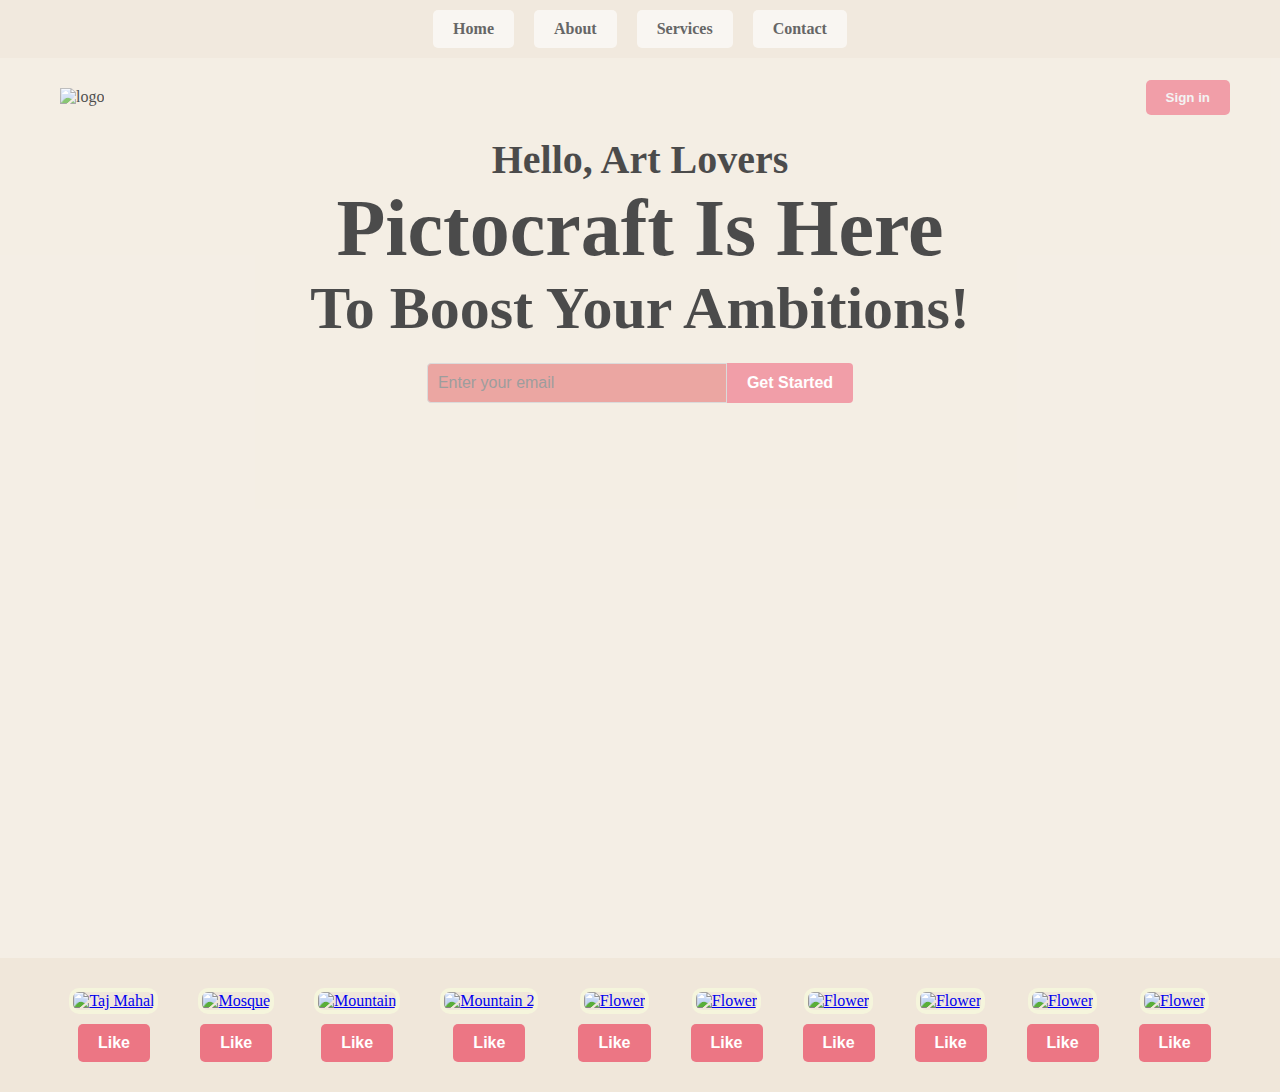
==== index.html @ 4442b261 "Update and rename index .html to index.html" ====
<!DOCTYPE html>
<html lang="en">
<head>
    <meta charset="UTF-8">
    <meta name="viewport" content="width=device-width, initial-scale=1.0">
    <title>Pictocraft</title>
    <link rel="stylesheet" href="style.css">
</head>
<body>
    <div class="navbar">
        <a href="index.html">Home</a>
        <a href="about.html">About</a>
        <a href="services.html">Services</a>
        <a href="contact.html">Contact</a>
    </div>
    <div class="container">
        <div class="header">
            <div class="image">
                <img src="file (1).png" alt="logo" width="100px" height="100px">
            </div>
            <div class="signin">
                <button><a href="#signin"><strong>Sign in</strong></a></button>
            </div>
        </div>
        <div class="h1">
            <h1>Hello, Art Lovers</h1>
        </div>
        <div class="h2">
            <h1>Pictocraft Is Here</h1>
        </div>
        <div class="h3">
            <h1>To Boost Your Ambitions!</h1>
        </div>
        <form class="email-form">
            <input type="email" placeholder="Enter your email" required>
            <button type="submit">Get Started</button>
        </form>
    </div>
    <div class="container2">
        <div class="box">
            <div class="image-row">
                <div class="image-container">
                    <a href="tajmahal.avif" target="_blank">
                        <img src="tajmahal.avif" alt="Taj Mahal">
                    </a>
                    <button class="like-button">Like</button>
                </div>
                <div class="image-container">
                    <a href="mosques.avif" target="_blank">
                        <img src="mosques.avif" alt="Mosque">
                    </a>
                    <button class="like-button">Like</button>
                </div>
                <div class="image-container">
                    <a href="mountains.avif" target="_blank">
                        <img src="mountains.avif" alt="Mountain">
                    </a>
                    <button class="like-button">Like</button>
                </div>
                <div class="image-container">
                    <a href="mountain2.avif" target="_blank">
                        <img src="mountain2.avif" alt="Mountain 2">
                    </a>
                    <button class="like-button">Like</button>
                </div>
                <div class="image-container">
                    <a href="flower1.avif" target="_blank">
                        <img src="flower1.avif" alt="Flower">
                    </a>
                    <button class="like-button">Like</button>
                </div>
                <div class="image-container">
                    <a href="image1.avif" target="_blank">
                        <img src="image1.avif" alt="Flower">
                    </a>
                    <button class="like-button">Like</button>
                </div>
                <div class="image-container">
                    <a href="nature.avif" target="_blank">
                        <img src="nature.avif" alt="Flower">
                    </a>
                    <button class="like-button">Like</button>
                </div>
                <div class="image-container">
                    <a href="sketch1.avif" target="_blank">
                        <img src="sketch1.avif" alt="Flower">
                    </a>
                    <button class="like-button">Like</button>
                </div>
                <div class="image-container">
                    <a href="sketch3.avif" target="_blank">
                        <img src="sketch3.avif" alt="Flower">
                    </a>
                    <button class="like-button">Like</button>
                </div>

                <div class="image-container">
                    <a href="sketch2.avif" target="_blank">
                        <img src="sketch2.avif" alt="Flower">
                    </a>
                    <button class="like-button">Like</button>
                </div>




            </div>
        </div>
    </div>
</body>
</html>
---- style.css ----
* {
    margin: 0;
    padding: 0;
    box-sizing: border-box;
}

.container {
    background-color: #F0E7DA;
    width: 100%;
    height: 100vh;
    background-image: url(background.webp);
    background-attachment: fixed;
    background-position: center;
    background-size: cover;
    opacity: 0.7;
    position: relative;
    display: flex;
    flex-direction: column;
    align-items: center;
}

.header {
    display: flex;
    justify-content: space-between;
    align-items: center;
    width: 100%;
    padding: 20px 50px;
}

h1, .h2, .h3 {
    text-align: center;
    font-weight: bold;
}

h1 {
    font-size: 2.5em;
}

.h2 {
    font-size: 2em;
}

.h3 {
    font-size: 1.5em;
}

.image img {
    width: 100px;
    height: 100px;
    margin: 10px;
}

.signin button {
    padding: 10px 20px;
    border-radius: 5px;
    border: none;
    background-color: #ec7684;
}

.signin button a {
    text-decoration: none;
    color: #efefef;
    font-weight: bold;
}

.signin button:hover {
    background-color: #D33F70;
    color: white;
}

.email-form {
    display: flex;
    justify-content: center;
    margin: 20px 0;
}

.email-form input {
    width: 300px;
    padding: 10px;
    font-size: 16px;
    border: 1px solid #ccc;
    border-radius: 4px 0 0 4px;
    outline: none;
    background-color: rgba(213, 28, 28, 0.5);
}

.email-form button {
    background-color: #ec7684;
    color: white;
    border: none;
    border-radius: 0 4px 4px 0;
    padding: 10px 20px;
    font-size: 16px;
    cursor: pointer;
    font-weight: bold;
}

.email-form button:hover {
    background-color: #D33F70;
}

.navbar {
    width: 100%;
    display: flex;
    justify-content: center;
    gap: 20px;
    background-color: rgba(240, 231, 218, 0.9);
    padding: 10px 0;
}

.navbar a {
    text-decoration: none;
    font-size: 16px;
    font-weight: bold;
    color: #666;
    background-color: rgba(255, 255, 255, 0.6);
    padding: 10px 20px;
    border-radius: 5px;
    transition: background-color 0.3s, color 0.3s;
}

.navbar a:hover {
    background-color: #ec7684;
    color: white;
}

.container2 {
    background-color: #F0E7DA;
    padding: 20px;
}

.image-row {
    display: flex;
    flex-wrap: wrap;
    gap: 20px;
    justify-content: center;
}

.image-row img {
    width: 300px;
    height: 300px;
    object-fit: cover;
    border: 4px solid beige;
    border-radius: 10px;
}

.about-section, .contact-section {
    padding: 50px;
    background-color: rgba(240, 231, 218, 0.9);
    border-radius: 10px;
    margin: 20px auto;
    width: 60%;
    text-align: center;
    box-shadow: 0 4px 10px rgba(0, 0, 0, 0.1);
}

.about-section:hover, .contact-section:hover {
    transform: scale(1.05);
    box-shadow: 0 6px 15px rgba(0, 0, 0, 0.2);
}

.about-section h1, .contact-section h1 {
    font-size: 2.5em;
    color: #ec7684;
    margin-bottom: 20px;
    text-shadow: 2px 2px 5px rgba(0, 0, 0, 0.2);
    transition: color 0.3s;
}

.about-section p, .contact-section p {
    font-size: 1.2em;
    color: #333;
    line-height: 1.6;
    margin: 10px 0;
}

.contact-form {
    display: flex;
    flex-direction: column;
    align-items: center;
    gap: 15px;
}

.contact-form input, .contact-form textarea {
    width: 80%;
    padding: 10px;
    border: 1px solid #ccc;
    border-radius: 5px;
    font-size: 1em;
    outline: none;
    transition: box-shadow 0.3s;
}

.contact-form input:focus, .contact-form textarea:focus {
    box-shadow: 0 0 5px #ec7684;
    border-color: #ec7684;
}

.contact-form button {
    background-color: #ec7684;
    color: white;
    border: none;
    border-radius: 5px;
    padding: 10px 20px;
    font-size: 1em;
    font-weight: bold;
    cursor: pointer;
    transition: background-color 0.3s;
}

.contact-form button:hover {
    background-color: #D33F70;
}
.image-container {
    display: flex;
    flex-direction: column;
    align-items: center;
    margin: 10px;
}

.image-container img {
    width: 300px;
    height: 300px;
    object-fit: cover;
    border: 4px solid beige;
    border-radius: 10px;
    transition: transform 0.3s, box-shadow 0.3s;
}

.image-container img:hover {
    transform: scale(1.1);
    box-shadow: 0 4px 15px rgba(0, 0, 0, 0.3);
}

.like-button {
    margin-top: 10px;
    padding: 10px 20px;
    font-size: 16px;
    font-weight: bold;
    color: white;
    background-color: #ec7684;
    border: none;
    border-radius: 5px;
    cursor: pointer;
    transition: background-color 0.3s;
}

.like-button:hover {
    background-color: #D33F70;
}
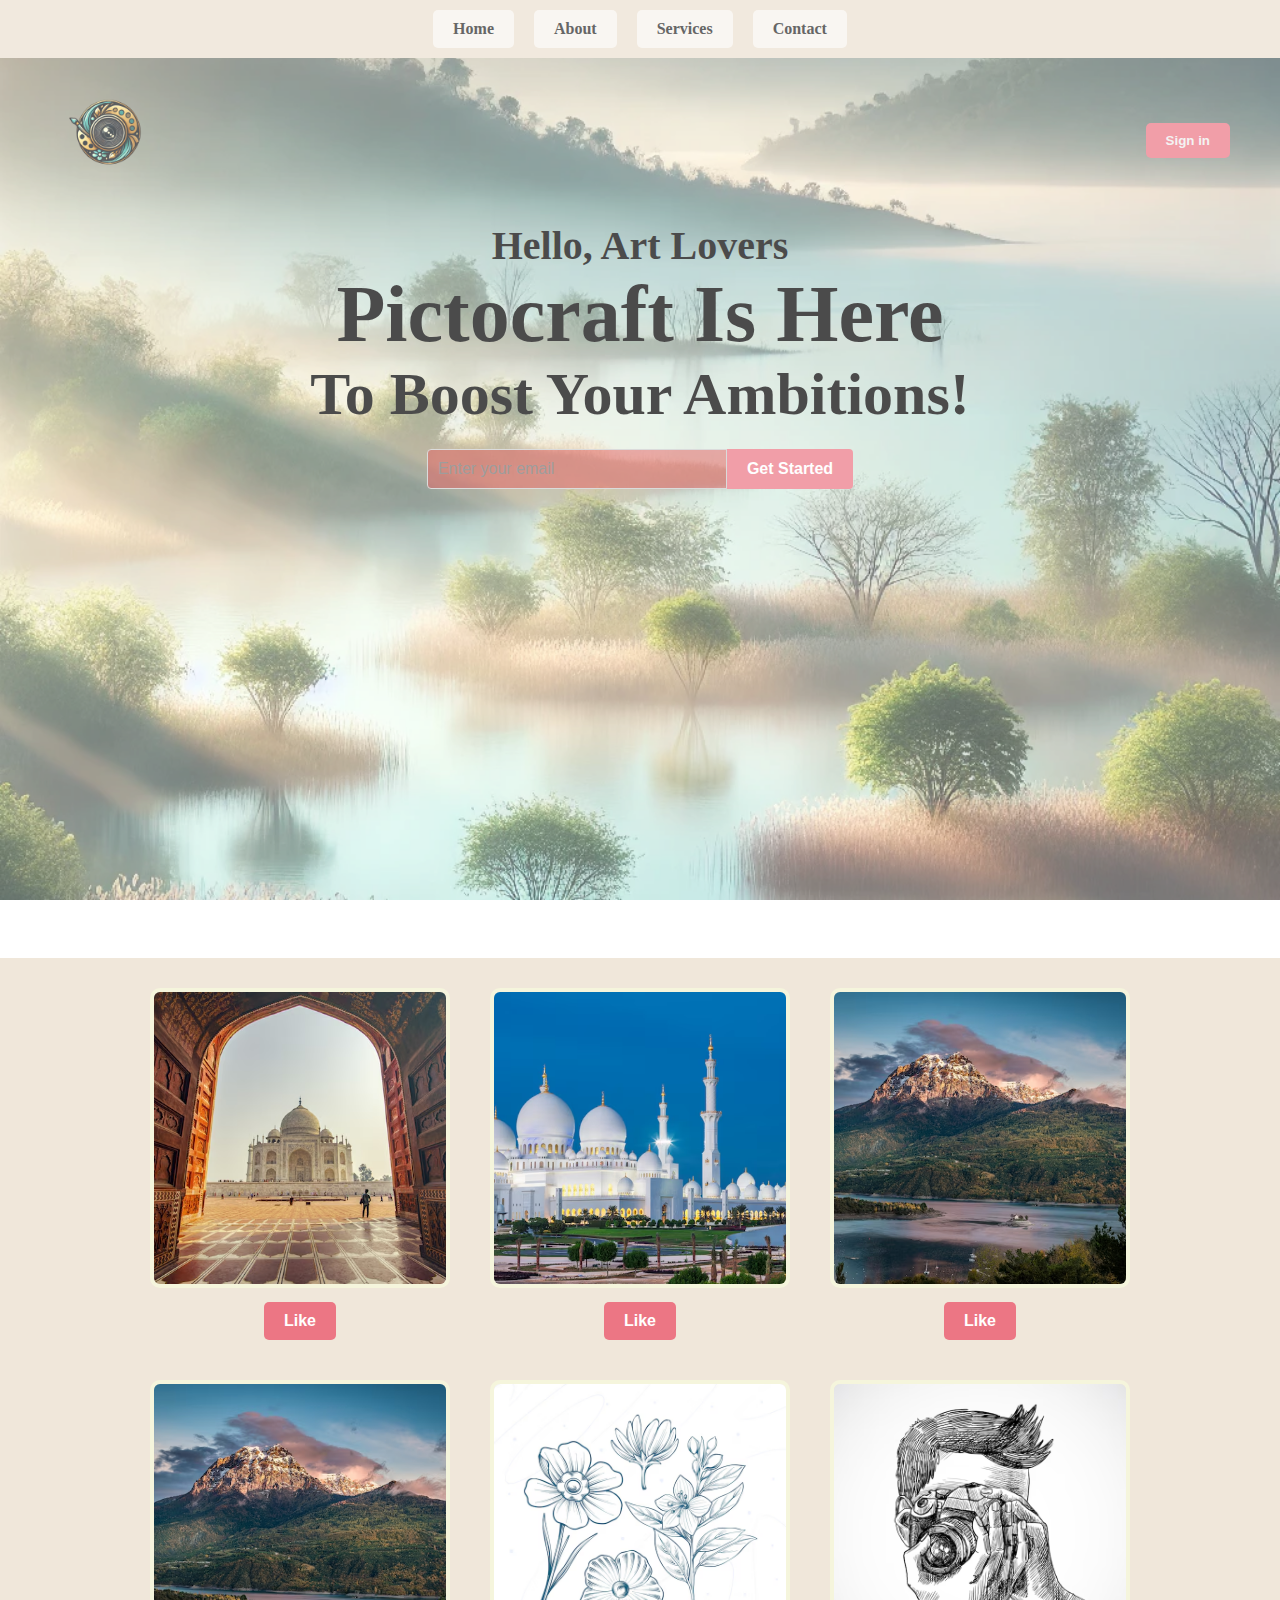
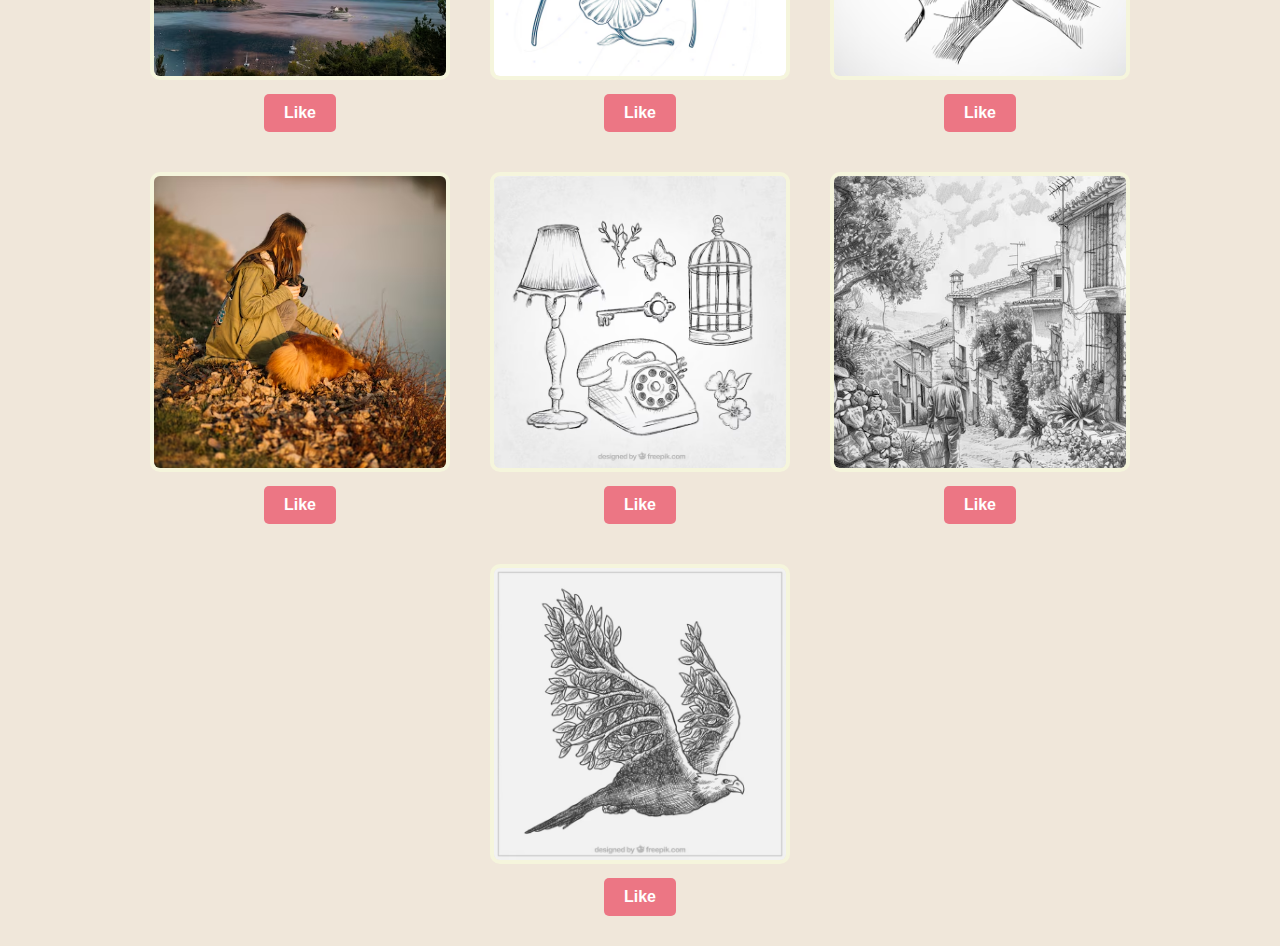
==== commit 076bbd72: "Update index.html" ====
--- a/index.html
+++ b/index.html
@@ -9,9 +9,9 @@
 <body>
     <div class="navbar">
         <a href="index.html">Home</a>
-        <a href="about.html">About</a>
+        <a href="about_us.html">About</a>
         <a href="services.html">Services</a>
-        <a href="contact.html">Contact</a>
+        <a href="contact_us.html">Contact</a>
     </div>
     <div class="container">
         <div class="header">
@@ -19,7 +19,7 @@
                 <img src="file (1).png" alt="logo" width="100px" height="100px">
             </div>
             <div class="signin">
-                <button><a href="#signin"><strong>Sign in</strong></a></button>
+                <button><a href="login.html"><strong>Sign in</strong></a></button>
             </div>
         </div>
         <div class="h1">
